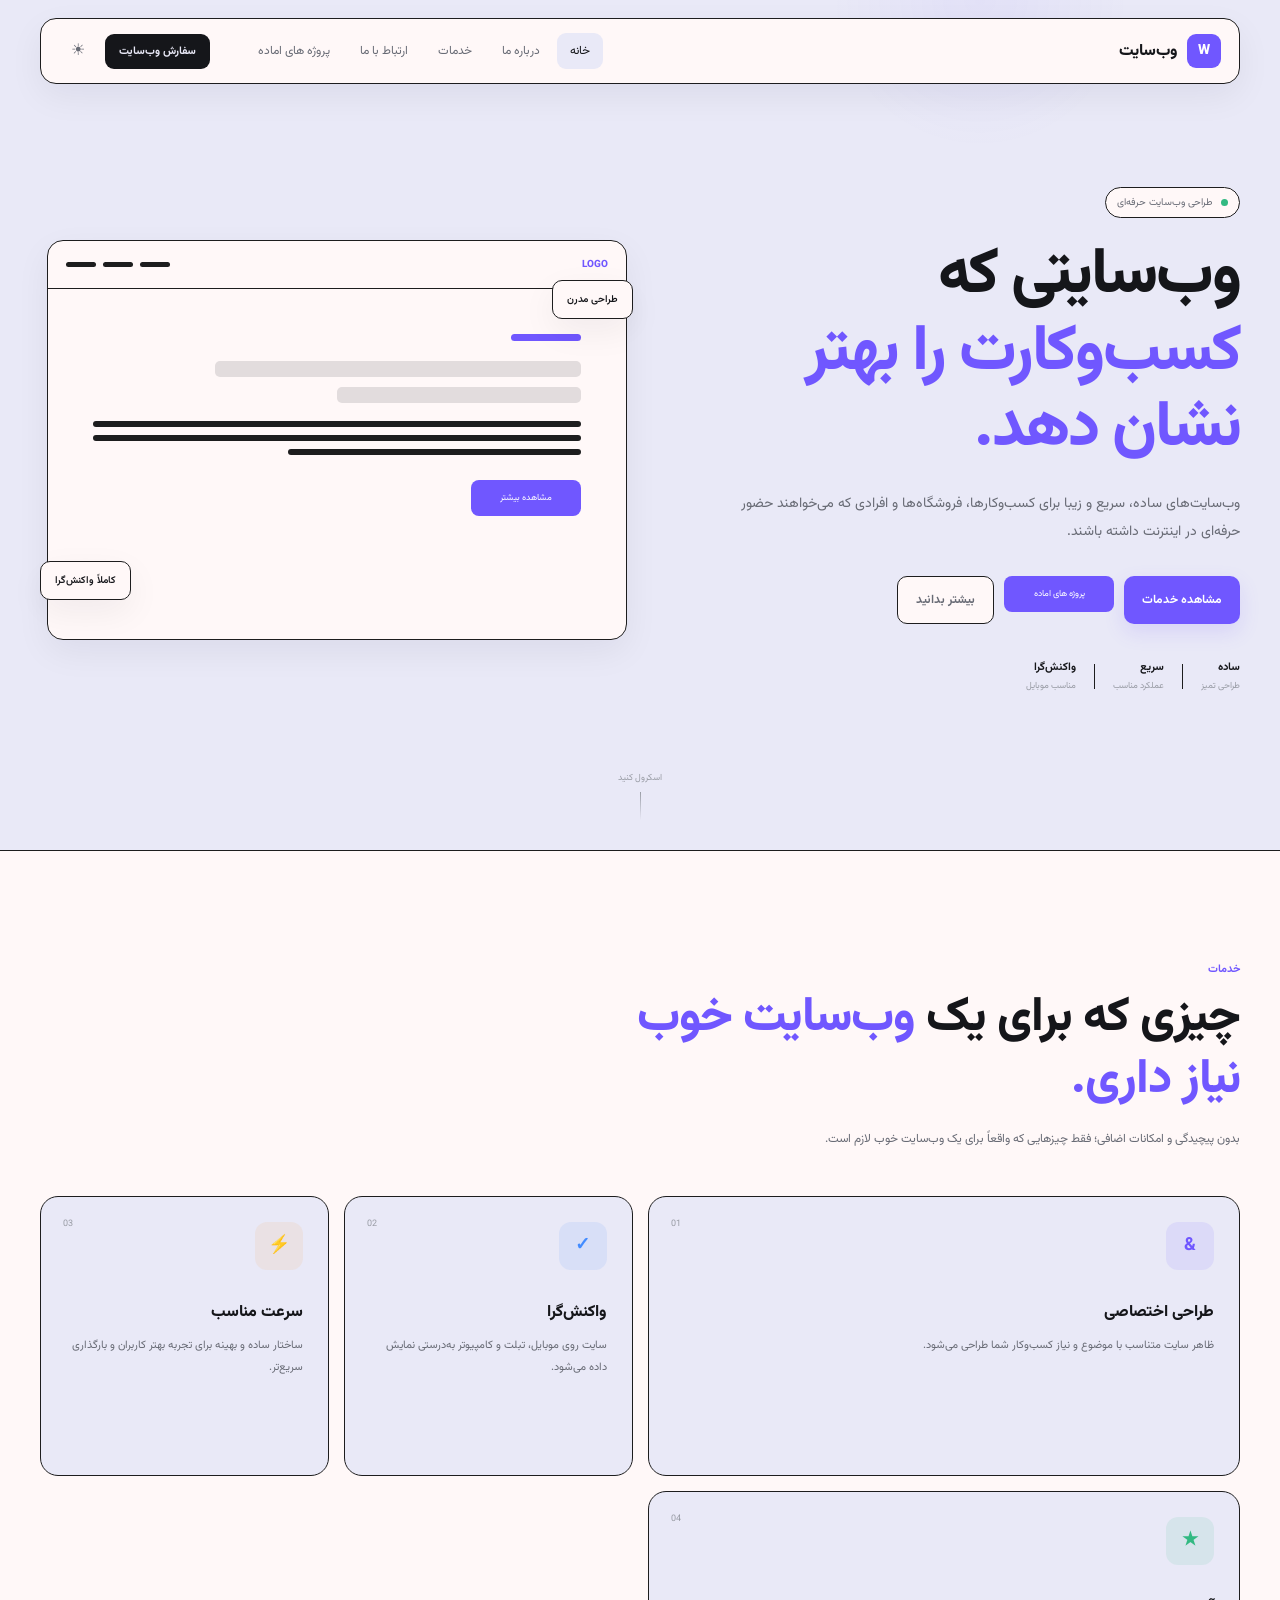
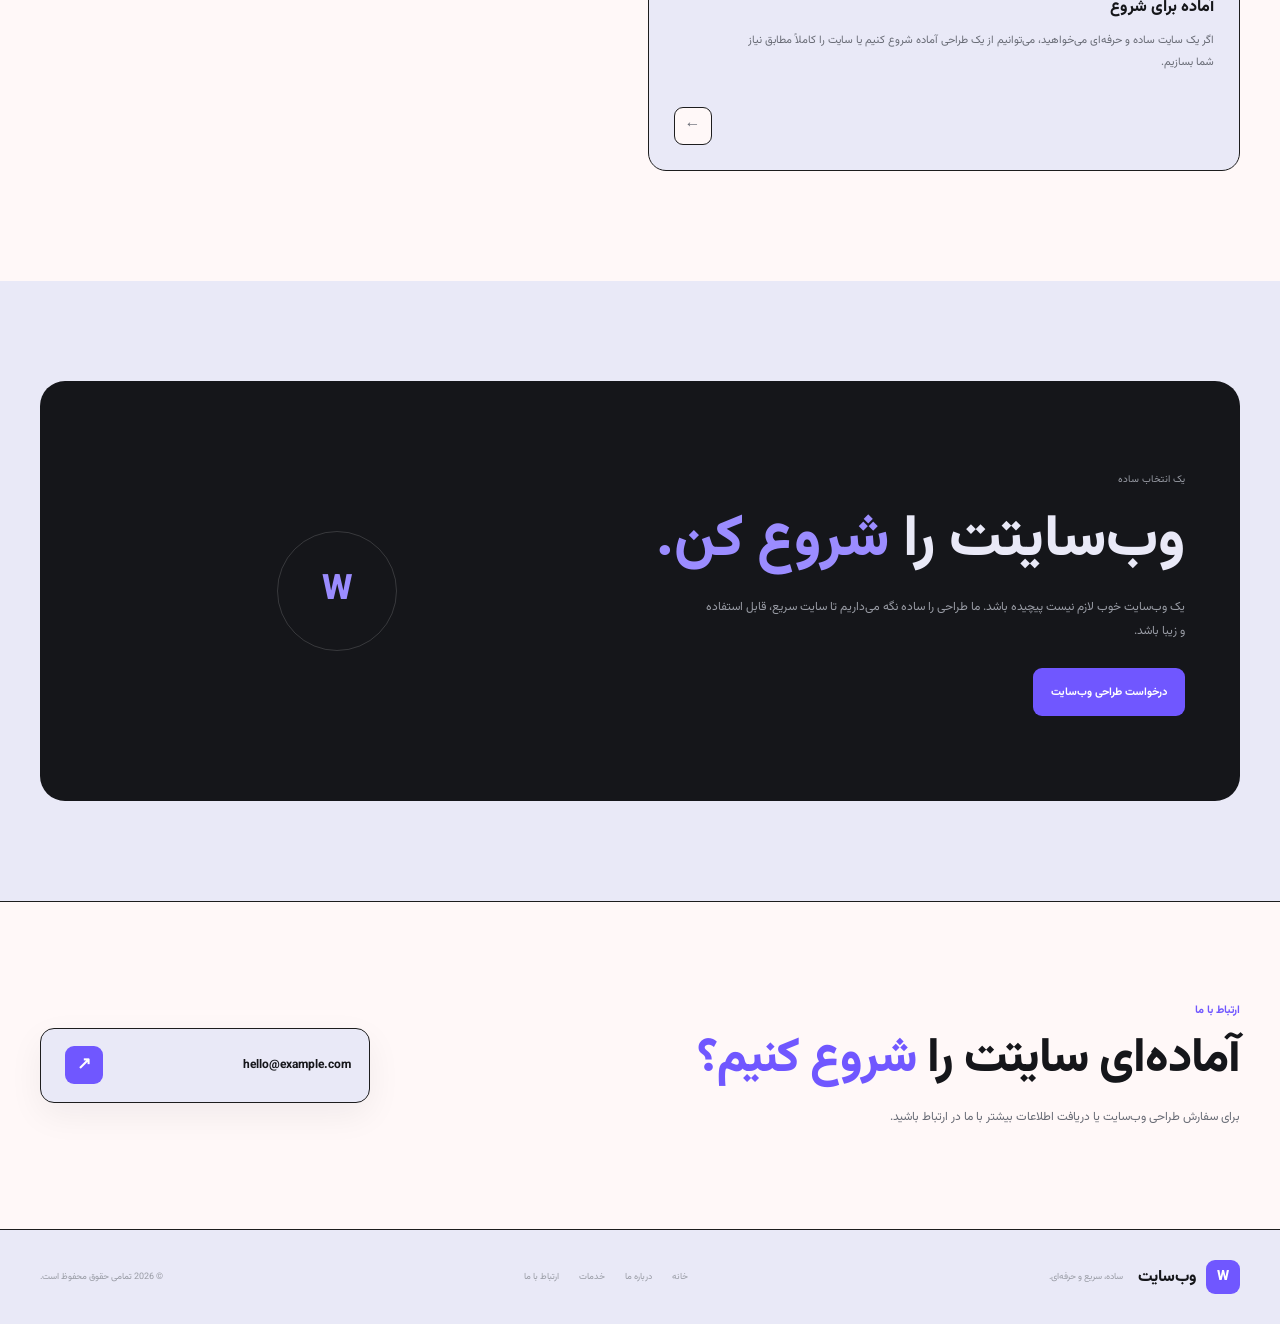
==== index.html @ c03e7d51 "Initial commit" ====
<!DOCTYPE html>
<html lang="fa" dir="rtl">

<head>
    <link rel="icon" href="site_logo.jpg"> 
    <link rel="stylesheet" href="q.css">
    <meta charset="UTF-8">

    <meta
        name="viewport"
        content="width=device-width, initial-scale=1.0"
    >

 
    <meta
        name="description"
        content="فروش و طراحی وب‌سایت‌های مدرن و حرفه‌ای"
    >

    <title>وب‌سایت | طراحی و فروش وب‌سایت</title>

    <link
        rel="preconnect"
        href="https://fonts.googleapis.com"
    >

    <link
        rel="preconnect"
        href="https://fonts.gstatic.com"
        crossorigin
    >

    <link
        href="https://fonts.googleapis.com/css2?family=Vazirmatn:wght@300;400;500;600;700;800&display=swap"
        rel="stylesheet"
    >


</head>

<body>

    <!-- Mouse Glow -->
    <div class="mouse-glow"></div>


    <!-- =========================
         HEADER
    ========================== -->

    <header class="site-header" id="header">

        <div class="container nav-container">

            <a href="#home" class="logo">

                <span class="logo-icon">
                    W
                </span>

                <span class="logo-text">
                    وب‌سایت
                </span>

            </a>


            <nav class="desktop-nav">

                <a
                    href="#home"
                    class="nav-link active"
                >
                    خانه
                </a>

                <a
                    href="#about"
                    class="nav-link"
                >
                    درباره ما
                </a>

                <a
                    href="#services"
                    class="nav-link"
                >
                    خدمات
                </a>

                <a
                    href="#contact"
                    class="nav-link"
                >
                    ارتباط با ما
                </a>
                  <a 
                    href="customers.html"
                    class="nav-link"
                    >
                    پروژه های اماده
                  </a>
            </nav>


            <div class="header-actions">

                <a
                    href="#contact"
                    class="header-button"
                >
                    سفارش وب‌سایت
                </a>

                <button
                    class="theme-button"
                    id="themeToggle"
                    aria-label="تغییر حالت نمایش"
                    type="button"
                >
                    <span class="sun-icon">☀</span>
                    <span class="moon-icon">☾</span>
                </button>

                <button
                    class="mobile-menu-button"
                    id="mobileMenuButton"
                    aria-label="باز کردن منو"
                    aria-expanded="false"
                    type="button"
                >
                    <span></span>
                    <span></span>
                    <span></span>
                </button>

            </div>

        </div>


        <!-- Mobile Navigation -->

        <div
            class="mobile-nav"
            id="mobileNav"
        >

            <a href="#home">
                خانه
            </a>

            <a href="#about">
                درباره ما
            </a>

            <a href="#services">
                خدمات
            </a>

            <a href="#contact">
                ارتباط با ما
            </a>

            <a
                href="#contact"
                class="mobile-order"
            >
                سفارش وب‌سایت
            </a>

        </div>

    </header>


    <!-- =========================
         MAIN
    ========================== -->

    <main>

        <!-- HERO -->

        <section
            class="hero"
            id="home"
        >

            <div class="container hero-container">

                <div
                    class="hero-content reveal"
                >

                    <div class="eyebrow">
                        <span class="status-dot"></span>
                        طراحی وب‌سایت حرفه‌ای
                    </div>

                    <h1>
                        وب‌سایتی که
                        <span>کسب‌وکارت را بهتر نشان دهد.</span>
                    </h1>

                    <p>
                        وب‌سایت‌های ساده، سریع و زیبا برای کسب‌وکارها،
                        فروشگاه‌ها و افرادی که می‌خواهند حضور حرفه‌ای
                        در اینترنت داشته باشند.
                    </p>


                    <div class="hero-buttons">

                        <a
                            href="#services"
                            class="primary-button"
                        >
                            مشاهده خدمات
                        </a>
                        <a 
                            href="customers.html"
                            class="preview-button"
                           
                        >
                         پروژه های اماده    
                        </a>

                        <a
                            href="#about"
                            class="secondary-button"
                        >
                            بیشتر بدانید
                        </a>

                    </div>


                    <div class="hero-meta">

                        <div class="meta-item">
                            <strong>ساده</strong>
                            <span>طراحی تمیز</span>
                        </div>

                        <div class="meta-divider"></div>

                        <div class="meta-item">
                            <strong>سریع</strong>
                            <span>عملکرد مناسب</span>
                        </div>

                        <div class="meta-divider"></div>

                        <div class="meta-item">
                            <strong>واکنش‌گرا</strong>
                            <span>مناسب موبایل</span>
                        </div>

                    </div>

                </div>


                <!-- Simple Website Preview -->

                <div
                    class="hero-visual reveal"
                    data-delay="150"
                >

                    <div class="website-preview">

                        <div class="preview-header">

                            <div class="preview-logo">
                                LOGO
                            </div>

                            <div class="preview-links">
                                <span></span>
                                <span></span>
                                <span></span>
                            </div>

                        </div>


                        <div class="preview-body">

                            <div class="preview-small-line"></div>

                            <div class="preview-title">
                                <span></span>
                                <span></span>
                            </div>

                            <div class="preview-text">
                                <span></span>
                                <span></span>
                                <span></span>
                            </div>

                            <div class="preview-button">
                                مشاهده بیشتر
                            </div>

                        </div>

                    </div>


                    <div class="simple-floating-card card-one">
                        طراحی مدرن
                    </div>

                    <div class="simple-floating-card card-two">
                        کاملاً واکنش‌گرا
                    </div>

                </div>

            </div>


            <div class="scroll-indicator">
                <span>اسکرول کنید</span>
                <div></div>
            </div>

        </section>


        <!-- =========================
             FEATURES
        ========================== -->

        <section
            class="features-section"
            id="services"
        >

            <div class="container">

                <div class="section-heading reveal">

                    <span class="section-label">
                        خدمات
                    </span>

                    <h2>
                        چیزی که برای یک
                        <span>وب‌سایت خوب نیاز داری.</span>
                    </h2>

                    <p>
                        بدون پیچیدگی و امکانات اضافی؛
                        فقط چیزهایی که واقعاً برای یک وب‌سایت خوب لازم است.
                    </p>

                </div>


                <div class="features-grid">

                    <article class="feature-card feature-large reveal">

                        <span class="card-number">
                            01
                        </span>

                        <div class="feature-icon purple">
                            &
                        </div>

                        <div class="card-content">

                            <h3>
                                طراحی اختصاصی
                            </h3>

                            <p>
                                ظاهر سایت متناسب با موضوع و نیاز
                                کسب‌وکار شما طراحی می‌شود.
                            </p>

                        </div>

                    </article>


                    <article class="feature-card reveal">

                        <span class="card-number">
                            02
                        </span>

                        <div class="feature-icon blue">
                            ✓
                        </div>

                        <div class="card-content">

                            <h3>
                                واکنش‌گرا
                            </h3>

                            <p>
                                سایت روی موبایل، تبلت و کامپیوتر
                                به‌درستی نمایش داده می‌شود.
                            </p>

                        </div>

                    </article>


                    <article class="feature-card reveal">

                        <span class="card-number">
                            03
                        </span>

                        <div class="feature-icon orange">
                            ⚡
                        </div>

                        <div class="card-content">

                            <h3>
                                سرعت مناسب
                            </h3>

                            <p>
                                ساختار ساده و بهینه برای تجربه بهتر
                                کاربران و بارگذاری سریع‌تر.
                            </p>

                        </div>

                    </article>


                    <article
                        class="feature-card feature-wide reveal"
                        id="about"
                    >

                        <span class="card-number">
                            04
                        </span>

                        <div class="feature-icon green">
                            ★
                        </div>

                        <div class="card-content">

                            <h3>
                                آماده برای شروع
                            </h3>

                            <p>
                                اگر یک سایت ساده و حرفه‌ای می‌خواهید،
                                می‌توانیم از یک طراحی آماده شروع کنیم
                                یا سایت را کاملاً مطابق نیاز شما بسازیم.
                            </p>

                        </div>

                        <a
                            href="#contact"
                            class="card-arrow"
                            aria-label="تماس با ما"
                        >
                            ←
                        </a>

                    </article>

                </div>

            </div>

        </section>


        <!-- =========================
             ABOUT / OFFER
        ========================== -->

        <section class="coming-section">

            <div class="container">

                <div class="coming-box reveal">

                    <div class="coming-content">

                        <span class="coming-label">
                            یک انتخاب ساده
                        </span>

                        <h2>
                            وب‌سایتت را
                            <span>شروع کن.</span>
                        </h2>

                        <p>
                            یک وب‌سایت خوب لازم نیست پیچیده باشد.
                            ما طراحی را ساده نگه می‌داریم تا سایت
                            سریع، قابل استفاده و زیبا باشد.
                        </p>

                        <a
                            href="#contact"
                            class="large-button"
                        >
                            درخواست طراحی وب‌سایت
                        </a>

                    </div>


                    <div class="coming-visual">

                        <div class="simple-circle">
                            W
                        </div>

                    </div>

                </div>

            </div>

        </section>


        <!-- =========================
             CONTACT
        ========================== -->

        <section
            class="contact-section"
            id="contact"
        >

            <div class="container contact-container">

                <div class="contact-text reveal">

                    <span class="section-label">
                        ارتباط با ما
                    </span>

                    <h2>
                        آماده‌ای سایتت را
                        <span>شروع کنیم؟</span>
                    </h2>

                    <p>
                        برای سفارش طراحی وب‌سایت یا دریافت اطلاعات
                        بیشتر با ما در ارتباط باشید.
                    </p>

                </div>


                <a
                    href="mailto:hello@example.com"
                    class="contact-button reveal"
                >

                    <span>
                        hello@example.com
                    </span>

                    <span class="contact-arrow">
                        ↗
                    </span>

                </a>

            </div>

        </section>

    </main>


    <!-- =========================
         FOOTER
    ========================== -->

    <footer class="footer">

        <div class="container footer-container">

            <div class="footer-brand">

                <a
                    href="#home"
                    class="logo"
                >

                    <span class="logo-icon">
                        W
                    </span>

                    <span class="logo-text">
                        وب‌سایت
                    </span>

                </a>

                <p>
                    ساده، سریع و حرفه‌ای.
                </p>

            </div>


            <div class="footer-links">

                <a href="#home">
                    خانه
                </a>

                <a href="#about">
                    درباره ما
                </a>

                <a href="#services">
                    خدمات
                </a>

                <a href="#contact">
                    ارتباط با ما
                </a>

            </div>


            <div class="footer-copy">
                © 2026 تمامی حقوق محفوظ است.
            </div>

        </div>

    </footer>


    <script src="script.js"></script>

        <script>
        const themeButton = document.querySelector('.theme-button');
        const html = document.documentElement;

        const savedTheme = localStorage.getItem('theme');

        if (savedTheme === 'dark') {
            html.setAttribute('data-theme', 'dark');
        }

        themeButton.addEventListener('click', () => {
            const isDark = html.getAttribute('data-theme') === 'dark';

            if (isDark) {
                html.removeAttribute('data-theme');
                localStorage.setItem('theme', 'light');
            } else {
                html.setAttribute('data-theme', 'dark');
                localStorage.setItem('theme', 'dark');
            }
        });
    </script>

</body>
</html>
---- q.css ----
/*  =========================================
   ROOT
========================================= */
:root {
    --bg: #e9e9f7;
    --surface: #fff8f8;
    --surface-soft: #fafafa;

    --text: #15161a;
    --text-secondary: #686b75;
    --text-muted: #999ca5;

    --border: #1d1d1e;

    --primary: #7057ff;
    --primary-dark: #5942dc;

    --blue: #438cff;
    --orange: #f59b45;
    --green: #32b982;

    --radius-sm: 12px;
    --radius-md: 18px;
    --radius-lg: 25px;

    --container: 1200px;

    --shadow:
        0 12px 35px rgba(20, 20, 30, .06);

    --transition:
        cubic-bezier(.2, .8, .2, 1);
}


[data-theme="dark"] {

    --bg: #111214;
    --surface: #191a1e;
    --surface-soft: #151619;

    --text: #9494a1;
    --text-secondary: #a4a6af;
    --text-muted: #73757d;

    --border: #292b30;

    --shadow:
        0 15px 40px rgba(0, 0, 0, .25);
}


/* =========================================
   RESET
========================================= */

* {
    margin: 0;
    padding: 0;
    box-sizing: border-box;
}


html {
    scroll-behavior: smooth;
}


body {
    font-family: "Vazirmatn", sans-serif;

    background: var(--bg);
    color: var(--text);

    overflow-x: hidden;

    transition: background-color 0.4s ease, color 0.4s ease;

    }


a {
    color: inherit;
    text-decoration: none;
}


button {
    font: inherit;
}


.container {
    width: min(
        calc(100% - 40px),
        var(--container)
    );

    margin-inline: auto;
}


/* =========================================
   MOUSE GLOW
========================================= */

.mouse-glow {

    position: fixed;

    width: 300px;
    height: 300px;

    border-radius: 50%;

    pointer-events: none;

    background:
        radial-gradient(
            circle,
            rgba(112, 87, 255, .055),
            transparent 70%
        );

    transform:
        translate(-50%, -50%);

    z-index: 0;
}


/* =========================================
   HEADER
========================================= */

.site-header {

    position: fixed;

    top: 0;
    left: 0;
    right: 0;

    z-index: 1000;

    padding-top: 18px;

    transition:
        padding .3s ease;
}


.site-header.scrolled {
    padding-top: 10px;
}


.nav-container {

    height: 66px;

    display: flex;
    align-items: center;

    padding: 0 18px;

    background: var(--surface);

    border:
        1px solid var(--border);

    border-radius: 16px;

    box-shadow: var(--shadow);
}


/* =========================================
   LOGO
========================================= */

.logo {

    display: flex;
    align-items: center;

    gap: 9px;

    font-size: 16px;
    font-weight: 800;

    white-space: nowrap;
}


.logo-icon {

    width: 34px;
    height: 34px;

    display: grid;
    place-items: center;

    border-radius: 9px;

    background: var(--primary);

    color: white;

    font-size: 14px;
    font-weight: 800;
}


/* =========================================
   DESKTOP NAV
========================================= */

.desktop-nav {

    display: flex;
    align-items: center;

    gap: 4px;

    margin-right: auto;
    margin-left: 35px;
}


.nav-link {

    padding: 9px 13px;

    border-radius: 9px;

    color: var(--text-secondary);

    font-size: 12px;

    transition:all 0.25s ease;
}

.nav-link:hover,
.nav-link.active {

    color: var(--text);

    background:
        var(--bg);
}


/* =========================================
   HEADER ACTIONS
========================================= */

.header-actions {

    display: flex;
    align-items: center;

    gap: 8px;
}


.header-button {

    padding: 9px 14px;

    border-radius: 9px;

    background: var(--text);
    color: var(--bg);

    font-size: 11px;
    font-weight: 700;

    transition:
        transform .25s ease;
}


.header-button:hover {
    transform: translateY(-2px);
}


.theme-button {

    width: 38px;
    height: 38px;

    display: grid;
    place-items: center;

    border: 0;
    border-radius: 9px;

    background: transparent;

    color: var(--text-secondary);

    cursor: pointer;

    transition: all 25.s ease;
}


.theme-button:hover {
    background: var(--bg);
    color: var(--primary);
}


.sun-icon,
.moon-icon {
    font-size: 16px;
}


.moon-icon {
    display: none;
}


[data-theme="dark"] .sun-icon {
    display: none;
}


[data-theme="dark"] .moon-icon {
    display: block;
}


/* =========================================
   MOBILE MENU
========================================= */

.mobile-menu-button {

    display: none;

    width: 38px;
    height: 38px;

    flex-direction: column;
    align-items: center;
    justify-content: center;

    gap: 5px;

    border: 0;

    border-radius: 9px;

    background: transparent;

    cursor: pointer;
}


.mobile-menu-button span {

    width: 18px;
    height: 2px;

    border-radius: 5px;

    background: var(--text);

    transition:
        transform .3s ease,
        opacity .3s ease;
}


.mobile-nav {

    display: none;
}


/* =========================================
   HERO
========================================= */

.hero {

    position: relative;

    min-height: 850px;

    display: flex;
    align-items: center;

    padding-top: 120px;
    padding-bottom: 90px;
}


.hero-container {

    display: grid;

    grid-template-columns:
        .95fr 1.05fr;

    align-items: center;

    gap: 70px;
}


.hero-content {
    position: relative;
    z-index: 2;
}


.eyebrow {

    display: inline-flex;
    align-items: center;

    gap: 8px;

    padding: 7px 11px;

    border:
        1px solid var(--border);

    border-radius: 30px;

    background: var(--surface);

    color: var(--text-secondary);

    font-size: 10px;

    margin-bottom: 20px;
}


.status-dot {

    width: 7px;
    height: 7px;

    border-radius: 50%;

    background: var(--green);
}


.hero h1 {

    max-width: 650px;

    font-size:
        clamp(40px, 5vw, 68px);

    line-height: 1.2;

    letter-spacing: -2px;

    margin-bottom: 22px;

    font-weight: 800;
}


.hero h1 span {

    display: block;

    color: var(--primary);
}


.hero-content > p {

    max-width: 570px;

    color: var(--text-secondary);

    font-size: 14px;

    line-height: 2;

    margin-bottom: 30px;
}


/* =========================================
   HERO BUTTONS
========================================= */

.hero-buttons {

    display: flex;

    gap: 10px;

    margin-bottom: 35px;
}


.primary-button,
.secondary-button {

    min-height: 48px;

    display: inline-flex;
    align-items: center;
    justify-content: center;

    padding: 0 18px;

    border-radius: 10px;

    font-size: 12px;
    font-weight: 700;

    transition:
        transform .3s var(--transition),
        box-shadow .3s ease;
}


.primary-button {

    background: var(--primary);

    color: white;

    box-shadow:
        0 8px 20px rgba(112, 87, 255, .15);
}


.primary-button:hover {

    transform:
        translateY(-3px);

    box-shadow:
        0 12px 25px rgba(112, 87, 255, .22);
}


.secondary-button {

    border:
        1px solid var(--border);

    background: var(--surface);

    color: var(--text-secondary);
}


.secondary-button:hover {

    transform:
        translateY(-3px);

    color: var(--text);

    box-shadow: var(--shadow);
}


/* =========================================
   HERO META
========================================= */

.hero-meta {

    display: flex;
    align-items: center;

    gap: 18px;
}


.meta-item {

    display: flex;
    flex-direction: column;

    gap: 3px;
}


.meta-item strong {
    font-size: 11px;
}


.meta-item span {

    color: var(--text-muted);

    font-size: 9px;
}


.meta-divider {

    width: 1px;
    height: 25px;

    background: var(--border);
}


/* =========================================
   WEBSITE PREVIEW
========================================= */

.hero-visual {

    position: relative;

    min-height: 500px;

    display: flex;
    align-items: center;
    justify-content: center;
}


.website-preview {

    width: 100%;
    max-width: 580px;

    background: var(--surface);

    border:
        1px solid var(--border);

    border-radius: 16px;

    overflow: hidden;

    box-shadow: var(--shadow);

    transition:
        transform .5s var(--transition);
}


.hero-visual:hover .website-preview {

    transform:
        translateY(-7px);
}


.preview-header {

    height: 48px;

    display: flex;
    align-items: center;
    justify-content: space-between;

    padding: 0 18px;

    border-bottom:
        1px solid var(--border);
}


.preview-logo {

    font-size: 10px;

    font-weight: 800;

    color: var(--primary);
}


.preview-links {

    display: flex;

    gap: 7px;
}


.preview-links span {

    width: 30px;
    height: 5px;

    border-radius: 5px;

    background: var(--border);
}


.preview-body {

    min-height: 350px;

    padding: 45px;
}


.preview-small-line {

    width: 70px;
    height: 7px;

    border-radius: 5px;

    background: var(--primary);

    margin-bottom: 20px;
}


.preview-title {

    display: flex;
    flex-direction: column;

    gap: 10px;

    margin-bottom: 18px;
}


.preview-title span {

    display: block;

    height: 16px;

    border-radius: 5px;

    background: var(--text);

    opacity: .12;
}


.preview-title span:first-child {
    width: 75%;
}


.preview-title span:last-child {
    width: 50%;
}


.preview-text {

    display: flex;
    flex-direction: column;

    gap: 8px;

    margin-bottom: 25px;
}


.preview-text span {

    height: 6px;

    border-radius: 5px;

    background: var(--border);
}


.preview-text span:last-child {
    width: 60%;
}


.preview-button {

    width: 110px;
    height: 36px;

    display: grid;
    place-items: center;

    border-radius: 8px;

    background: var(--primary);

    color: white;

    font-size: 9px;
}


/* =========================================
   FLOATING CARDS
========================================= */

.simple-floating-card {

    position: absolute;

    padding: 11px 14px;

    background: var(--surface);

    border:
        1px solid var(--border);

    border-radius: 10px;

    box-shadow: var(--shadow);

    font-size: 10px;
    font-weight: 600;

    animation:
        floating 4s ease-in-out infinite;
}


.card-one {

    top: 18%;
    right: 0;
}


.card-two {

    bottom: 18%;
    left: 0;

    animation-delay:
        -1.5s;
}


@keyframes floating {

    0%,
    100% {
        transform:
            translateY(0);
    }

    50% {
        transform:
            translateY(-8px);
    }
}


/* =========================================
   SCROLL
========================================= */

.scroll-indicator {

    position: absolute;

    bottom: 30px;

    left: 50%;

    transform:
        translateX(-50%);

    display: flex;
    flex-direction: column;

    align-items: center;

    gap: 7px;

    color: var(--text-muted);

    font-size: 9px;
}


.scroll-indicator div {

    width: 1px;
    height: 28px;

    background:
        linear-gradient(
            var(--text-muted),
            transparent
        );
}


/* =========================================
   FEATURES
========================================= */

.features-section {

    padding:
        110px 0;

    background:
        var(--surface);

    border-top:
        1px solid var(--border);
}


.section-heading {

    max-width: 650px;

    margin-bottom: 45px;
}


.section-label {

    display: block;

    color: var(--primary);

    font-size: 11px;
    font-weight: 700;

    margin-bottom: 10px;
}


.section-heading h2,
.contact-text h2 {

    font-size:
        clamp(32px, 4vw, 48px);

    line-height: 1.3;

    margin-bottom: 14px;

    font-weight: 800;

    letter-spacing: -1px;
}


.section-heading h2 span,
.contact-text h2 span {

    color: var(--primary);
}


.section-heading p,
.contact-text p {

    color: var(--text-secondary);

    font-size: 12px;

    line-height: 2;
}


/* =========================================
   FEATURE GRID
========================================= */

.features-grid {

    display: grid;

    grid-template-columns:
        repeat(4, 1fr);

    grid-template-rows:
        280px 280px;

    gap: 15px;
}


.feature-card {

    position: relative;

    padding: 25px;

    background: var(--bg);

    border:
        1px solid var(--border);

    border-radius:
        var(--radius-md);

    overflow: hidden;

    transition:
        transform .35s var(--transition),
        box-shadow .35s ease;
}


.feature-card:hover {

    transform:
        translateY(-6px);

    box-shadow:
        var(--shadow);
}


.feature-large {

    grid-column:
        span 2;
}


.feature-wide {

    grid-column:
        span 2;
}


.card-number {

    position: absolute;

    top: 20px;
    left: 22px;

    color: var(--text-muted);

    font-size: 9px;
}


.feature-icon {

    width: 48px;
    height: 48px;

    display: grid;
    place-items: center;

    border-radius: 12px;

    margin-bottom: 30px;

    font-size: 18px;
    font-weight: 700;
}


.feature-icon.purple {

    color: var(--primary);

    background:
        rgba(112, 87, 255, .1);
}


.feature-icon.blue {

    color: var(--blue);

    background:
        rgba(67, 140, 255, .1);
}


.feature-icon.orange {

    color: var(--orange);

    background:
        rgba(245, 155, 69, .1);
}


.feature-icon.green {

    color: var(--green);

    background:
        rgba(50, 185, 130, .1);
}


.card-content h3 {

    font-size: 16px;

    margin-bottom: 10px;

    font-weight: 800;
}


.card-content p {

    max-width: 480px;

    color: var(--text-secondary);

    font-size: 11px;

    line-height: 2;
}


.card-arrow {

    position: absolute;

    left: 25px;
    bottom: 25px;

    width: 38px;
    height: 38px;

    display: grid;
    place-items: center;

    border:
        1px solid var(--border);

    border-radius: 9px;

    color: var(--text-secondary);

    background: var(--surface);

    transition:
        transform .3s ease;
}


.card-arrow:hover {
    transform: translateX(-4px);
}


/* =========================================
   OFFER SECTION
========================================= */

.coming-section {

    padding:
        100px 0;
}


.coming-box {

    min-height: 420px;

    display: grid;

    grid-template-columns:
        1fr .8fr;

    align-items: center;

    padding: 55px;

    background:
        var(--text);

    color: var(--bg);

    border-radius:
        var(--radius-lg);

    overflow: hidden;
}


.coming-content {

    max-width: 600px;
}


.coming-label {

    display: inline-block;

    margin-bottom: 18px;

    color:
        var(--text-muted);

    font-size: 10px;
}


.coming-content h2 {

    font-size:
        clamp(38px, 5vw, 58px);

    line-height: 1.25;

    margin-bottom: 18px;

    font-weight: 800;
}


.coming-content h2 span {
    color: #9b8cff;
}


.coming-content p {

    max-width: 480px;

    color:
        var(--text-muted);

    font-size: 12px;

    line-height: 2;

    margin-bottom: 25px;
}


.large-button {

    min-height: 48px;

    display: inline-flex;
    align-items: center;

    padding: 0 18px;

    border-radius: 9px;

    background: var(--primary);

    color: white;

    font-size: 11px;
    font-weight: 700;

    transition:
        transform .3s ease;
}


.large-button:hover {
    transform: translateY(-3px);
}


/* =========================================
   OFFER VISUAL
========================================= */

.coming-visual {

    display: grid;
    place-items: center;

    height: 300px;
}


.simple-circle {

    width: 120px;
    height: 120px;

    display: grid;
    place-items: center;

    border-radius: 50%;

    border:
        1px solid rgba(255,255,255,.15);

    color: #9b8cff;

    font-size: 35px;
    font-weight: 800;

    animation:
        floating 4s ease-in-out infinite;
}


/* =========================================
   CONTACT
========================================= */

.contact-section {

    padding:
        100px 0;

    background: var(--surface);

    border-top:
        1px solid var(--border);
}


.contact-container {

    display: flex;

    align-items: center;
    justify-content: space-between;

    gap: 50px;
}


.contact-text {
    max-width: 580px;
}


.contact-button {

    min-width: 330px;
    min-height: 75px;

    display: flex;
    align-items: center;
    justify-content: space-between;

    padding: 0 18px 0 24px;

    background: var(--bg);

    border:
        1px solid var(--border);

    border-radius: 14px;

    box-shadow: var(--shadow);

    font-size: 12px;
    font-weight: 700;

    transition:
        transform .35s var(--transition);
}


.contact-button:hover {

    transform:
        translateY(-5px);
}


.contact-arrow {

    width: 38px;
    height: 38px;

    display: grid;
    place-items: center;

    border-radius: 9px;

    background: var(--primary);

    color: white;

    font-size: 17px;
}


/* =========================================
   FOOTER
========================================= */

.footer {

    padding:
        30px 0;

    border-top:
        1px solid var(--border);
}


.footer-container {

    display: flex;

    align-items: center;
    justify-content: space-between;

    gap: 25px;
}


.footer-brand {

    display: flex;
    align-items: center;

    gap: 15px;
}


.footer-brand p {

    color: var(--text-muted);

    font-size: 9px;
}


.footer-links {

    display: flex;

    gap: 20px;
}


.footer-links a {

    color: var(--text-muted);

    font-size: 9px;

    transition:
        color .25s ease;
}


.footer-links a:hover {
    color: var(--text);
}


.footer-copy {

    color: var(--text-muted);

    font-size: 9px;
}


/* =========================================
   REVEAL
========================================= */

/* .reveal {
    opacity: 0;
    transform: translateY(30px);
    transition: opacity 0.6s ease, transform 0.6s ease;
}

.reveal.visible {
    opacity: 1;
    transform: translateY(0);
} */

/* =========================================
   RESPONSIVE
========================================= */

@media (max-width: 1050px) {

    .hero-container {

        grid-template-columns:
            1fr;

        text-align: center;

        gap: 45px;
    }


    .hero-content {

        display: flex;
        flex-direction: column;

        align-items: center;
    }


    .hero-content > p {
        max-width: 650px;
    }


    .hero-visual {
        min-height: 430px;
    }


    .features-grid {

        grid-template-columns:
            repeat(2, 1fr);

        grid-template-rows:
            auto;
    }


    .feature-large,
    .feature-wide {

        grid-column:
            span 1;
    }
}


@media (max-width: 800px) {

    .desktop-nav,
    .header-button {
        display: none;
    }


    .mobile-menu-button {
        display: flex;
    }


    .mobile-nav {

        display: flex;

        position: absolute;

        top: 76px;
        left: 20px;
        right: 20px;

        flex-direction: column;

        gap: 3px;

        padding: 8px;

        background: var(--surface);

        border:
            1px solid var(--border);

        border-radius: 13px;

        box-shadow: var(--shadow);

        opacity: 0;
        visibility: hidden;

        transform:
            translateY(-10px);

        transition:
            all .3s var(--transition);
    }


    .mobile-nav.open {

        opacity: 1;
        visibility: visible;

        transform:
            translateY(0);
    }


    .mobile-nav a {

        min-height: 43px;

        display: flex;
        align-items: center;

        padding: 0 13px;

        border-radius: 8px;

        color: var(--text-secondary);

        font-size: 11px;
    }


    .mobile-nav a:hover {

        background: var(--bg);

        color: var(--text);
    }


    .mobile-nav .mobile-order {

        margin-top: 3px;

        justify-content: center;

        background: var(--text);

        color: var(--bg);

        font-weight: 700;
    }


    .hero {

        min-height: auto;

        padding-top: 130px;
        padding-bottom: 90px;
    }


    .hero h1 {

        font-size:
            clamp(38px, 9vw, 58px);
    }


    .coming-box {

        grid-template-columns:
            1fr;

        padding: 40px 30px;
    }


    .coming-visual {
        display: none;
    }


    .contact-container {

        flex-direction: column;

        align-items: flex-start;
    }


    .contact-button {

        width: 100%;

        min-width: 0;
    }


    .footer-container {

        flex-direction: column;

        align-items: flex-start;
    }
}


@media (max-width: 560px) {

    .container {

        width:
            calc(100% - 28px);
    }


    .site-header {
        padding-top: 10px;
    }


    .nav-container {
        height: 60px;
    }


    .hero {

        padding-top: 110px;
    }


    .hero h1 {

        font-size: 38px;

        letter-spacing:
            -1px;
    }


    .hero-content > p {
        font-size: 11px;
    }


    .hero-buttons {

        width: 100%;

        flex-direction: column;
    }


    .primary-button,
    .secondary-button {

        width: 100%;
    }


    .hero-meta {

        gap: 10px;
    }


    .meta-item strong {
        font-size: 10px;
    }


    .meta-item span {
        font-size: 8px;
    }


    .hero-visual {

        min-height: 300px;
    }


    .preview-body {

        min-height: 230px;

        padding: 25px;
    }


    .simple-floating-card {

        padding: 8px 10px;

        font-size: 8px;
    }


    .card-one {
        right: -2px;
    }


    .card-two {
        left: -2px;
    }


    .features-section,
    .coming-section,
    .contact-section {

        padding:
            80px 0;
    }


    .features-grid {

        grid-template-columns:
            1fr;
    }


    .feature-card {

        min-height: 250px;
    }


    .section-heading h2,
    .contact-text h2 {

        font-size: 32px;
    }


    .coming-content h2 {
        font-size: 38px;
    }


    .footer-brand {

        flex-direction: column;

        align-items: flex-start;

        gap: 8px;
    }


    .footer-links {

        flex-wrap: wrap;

        gap: 15px;
    }


    .scroll-indicator {
        display: none;
    }


    .mouse-glow {
        display: none;
    }
}


/* =========================================
   REDUCED MOTION
========================================= */

@media (prefers-reduced-motion: reduce) {

    *,
    *::before,
    *::after {

        animation:
            none !important;

        transition:
            none !important;

        scroll-behavior:
            auto !important;
    }
}
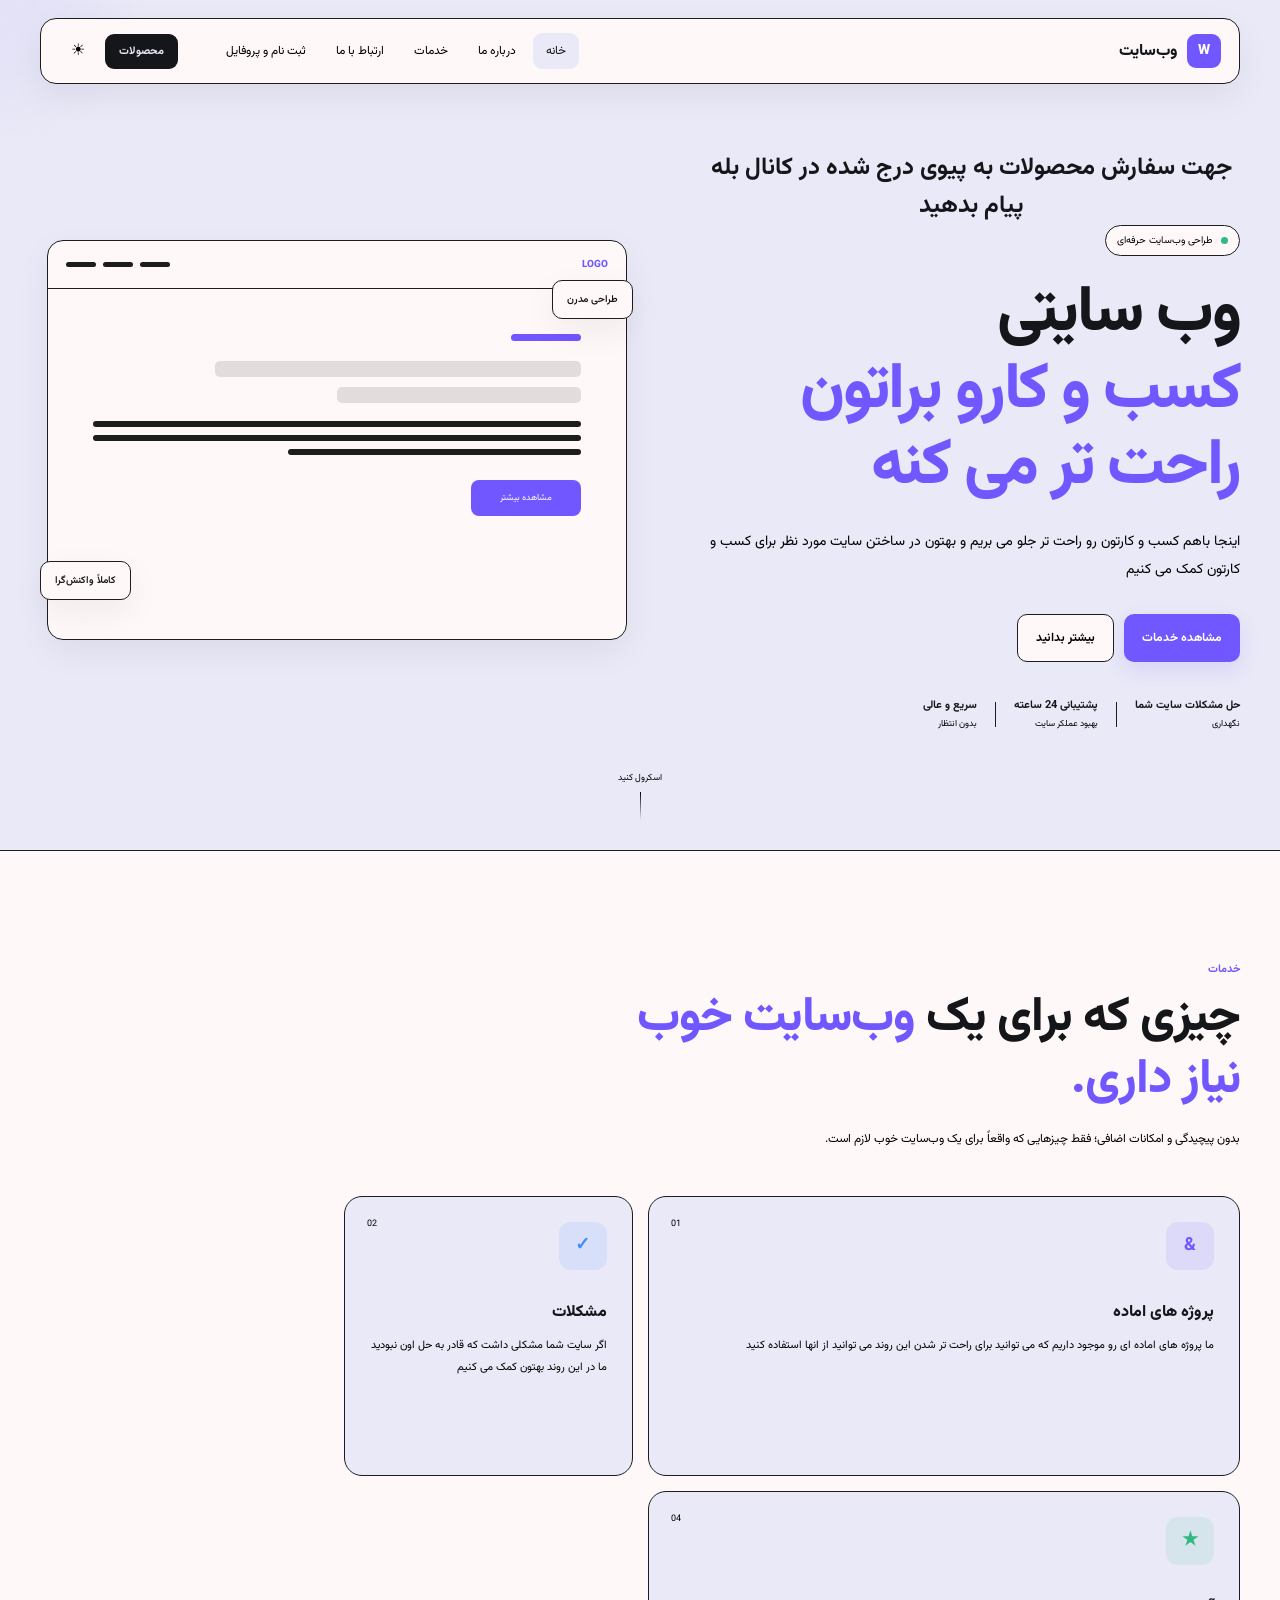
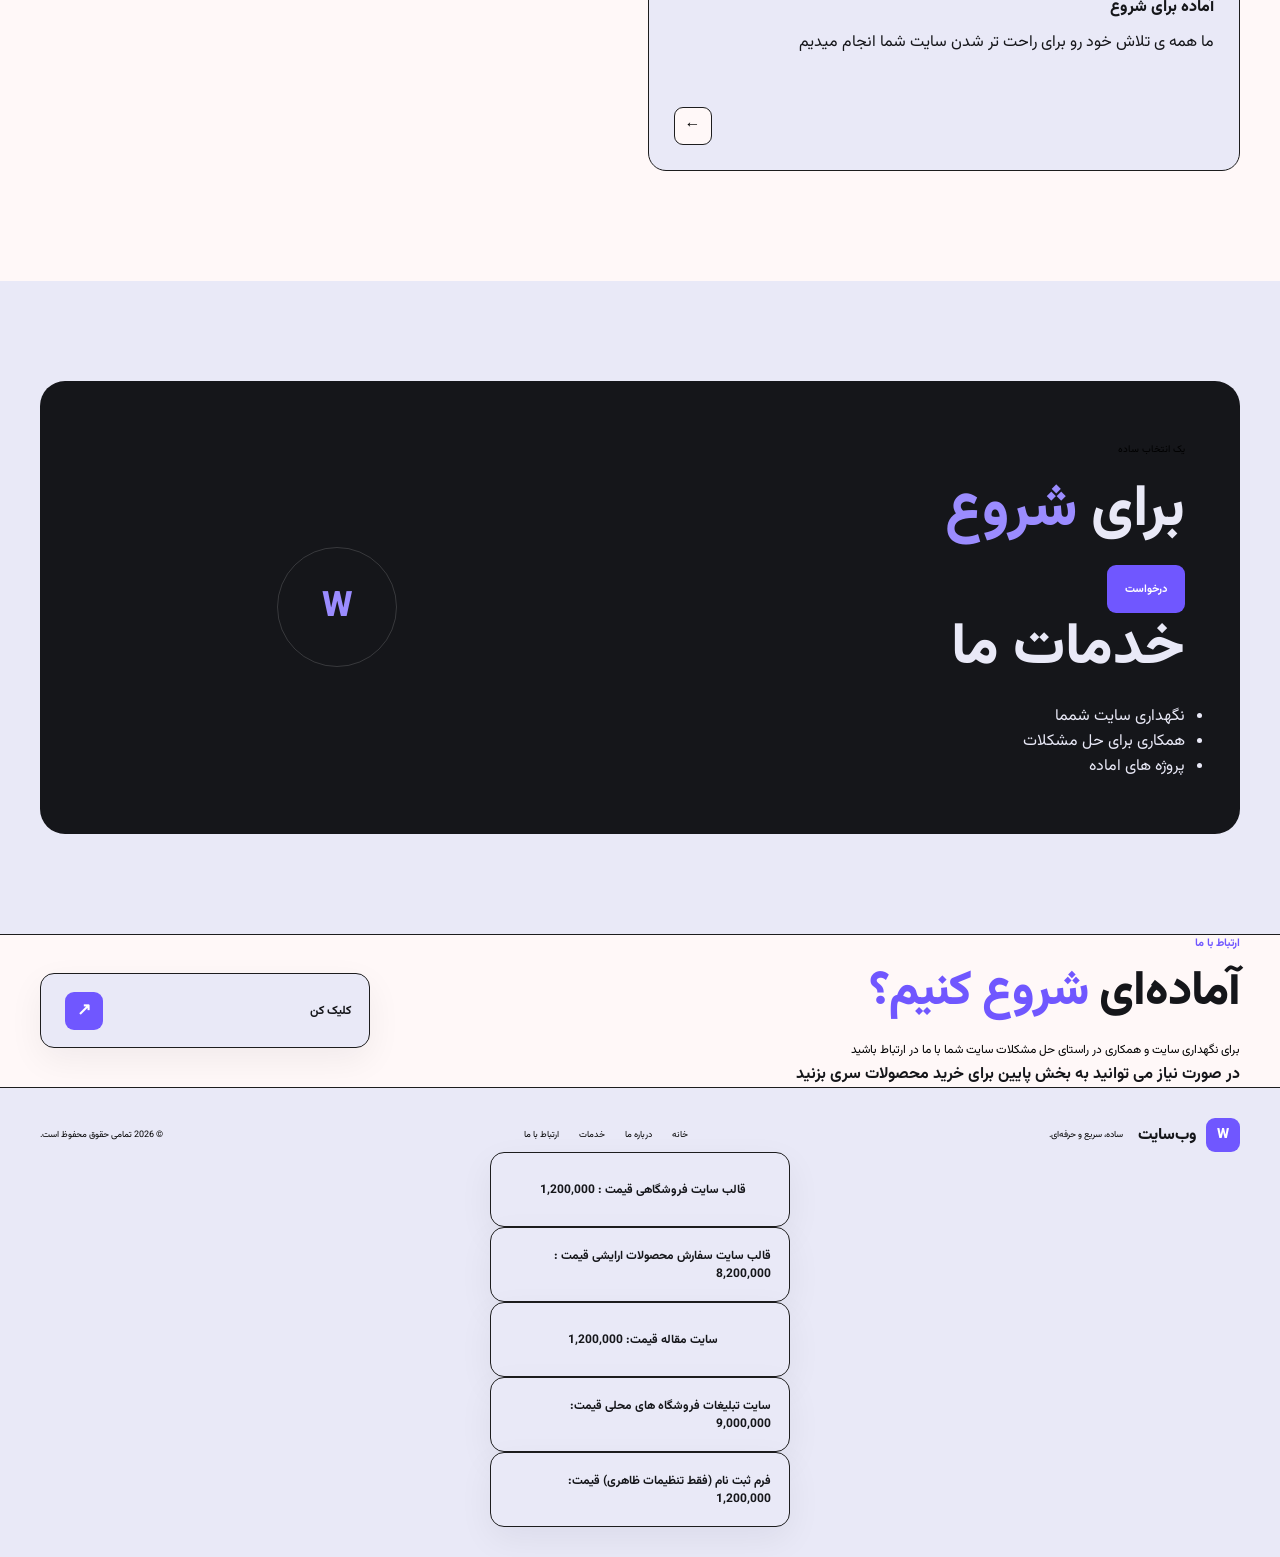
==== commit 8a5180f9: "Update project" ====
--- a/index.html
+++ b/index.html
@@ -17,7 +17,7 @@
         content="فروش و طراحی وب‌سایت‌های مدرن و حرفه‌ای"
     >
 
-    <title>وب‌سایت | طراحی و فروش وب‌سایت</title>
+    <title>وب‌سایت | حل مشکلات و پروژه ها</title>
 
     <link
         rel="preconnect"
@@ -34,12 +34,9 @@
         href="https://fonts.googleapis.com/css2?family=Vazirmatn:wght@300;400;500;600;700;800&display=swap"
         rel="stylesheet"
     >
-
-
 </head>
 
 <body>
-
     <!-- Mouse Glow -->
     <div class="mouse-glow"></div>
 
@@ -94,12 +91,12 @@
                 >
                     ارتباط با ما
                 </a>
-                  <a 
-                    href="customers.html"
+                <a
+                    href="Login.html"
                     class="nav-link"
-                    >
-                    پروژه های اماده
-                  </a>
+                >
+                    ثبت نام و پروفایل
+                </a>
             </nav>
 
 
@@ -109,7 +106,7 @@
                     href="#contact"
                     class="header-button"
                 >
-                    سفارش وب‌سایت
+                محصولات
                 </a>
 
                 <button
@@ -166,7 +163,7 @@
                 href="#contact"
                 class="mobile-order"
             >
-                سفارش وب‌سایت
+                محصولات
             </a>
 
         </div>
@@ -192,6 +189,9 @@
                 <div
                     class="hero-content reveal"
                 >
+                <div class="customer">
+                    <h2>جهت سفارش محصولات به پیوی درج شده در کانال بله پیام بدهید</h2>
+                </div>
 
                     <div class="eyebrow">
                         <span class="status-dot"></span>
@@ -199,14 +199,13 @@
                     </div>
 
                     <h1>
-                        وب‌سایتی که
-                        <span>کسب‌وکارت را بهتر نشان دهد.</span>
+                              وب سایتی    
+                        <span>کسب و کارو براتون راحت تر می کنه</span>
                     </h1>
 
                     <p>
-                        وب‌سایت‌های ساده، سریع و زیبا برای کسب‌وکارها،
-                        فروشگاه‌ها و افرادی که می‌خواهند حضور حرفه‌ای
-                        در اینترنت داشته باشند.
+                        اینجا باهم کسب و کارتون رو راحت تر جلو می بریم
+                        و بهتون در ساختن سایت مورد نظر برای کسب و کارتون کمک می کنیم
                     </p>
 
 
@@ -218,13 +217,13 @@
                         >
                             مشاهده خدمات
                         </a>
-                        <a 
-                            href="customers.html"
+                        <!-- <a 
+                            href="learning.html"
                             class="preview-button"
                            
-                        >
+                        
                          پروژه های اماده    
-                        </a>
+                        </a>  -->
 
                         <a
                             href="#about"
@@ -239,22 +238,22 @@
                     <div class="hero-meta">
 
                         <div class="meta-item">
-                            <strong>ساده</strong>
-                            <span>طراحی تمیز</span>
+                            <strong>حل مشکلات سایت شما</strong>
+                            <span>نگهداری</span>
                         </div>
 
                         <div class="meta-divider"></div>
 
                         <div class="meta-item">
-                            <strong>سریع</strong>
-                            <span>عملکرد مناسب</span>
+                            <strong>پشتیبانی 24 ساعته</strong>
+                            <span>بهبود عملکر سایت</span>
                         </div>
 
                         <div class="meta-divider"></div>
 
                         <div class="meta-item">
-                            <strong>واکنش‌گرا</strong>
-                            <span>مناسب موبایل</span>
+                            <strong>سریع و عالی</strong>
+                            <span>بدون انتظار</span>
                         </div>
 
                     </div>
@@ -376,12 +375,11 @@
                         <div class="card-content">
 
                             <h3>
-                                طراحی اختصاصی
+                                پروژه های اماده
                             </h3>
 
                             <p>
-                                ظاهر سایت متناسب با موضوع و نیاز
-                                کسب‌وکار شما طراحی می‌شود.
+                                ما پروژه های اماده ای رو موجود داریم که می توانید برای راحت تر شدن این روند می توانید از انها استفاده کنید
                             </p>
 
                         </div>
@@ -402,44 +400,17 @@
                         <div class="card-content">
 
                             <h3>
-                                واکنش‌گرا
+                                مشکلات
                             </h3>
 
                             <p>
-                                سایت روی موبایل، تبلت و کامپیوتر
-                                به‌درستی نمایش داده می‌شود.
+                            اگر سایت شما مشکلی داشت که قادر به حل اون نبودید 
+                            ما در این روند بهتون کمک می کنیم
                             </p>
 
                         </div>
 
                     </article>
-
-
-                    <article class="feature-card reveal">
-
-                        <span class="card-number">
-                            03
-                        </span>
-
-                        <div class="feature-icon orange">
-                            ⚡
-                        </div>
-
-                        <div class="card-content">
-
-                            <h3>
-                                سرعت مناسب
-                            </h3>
-
-                            <p>
-                                ساختار ساده و بهینه برای تجربه بهتر
-                                کاربران و بارگذاری سریع‌تر.
-                            </p>
-
-                        </div>
-
-                    </article>
-
 
                     <article
                         class="feature-card feature-wide reveal"
@@ -459,11 +430,8 @@
                             <h3>
                                 آماده برای شروع
                             </h3>
-
+                            ما همه ی تلاش خود رو برای راحت تر شدن سایت شما انجام میدیم 
                             <p>
-                                اگر یک سایت ساده و حرفه‌ای می‌خواهید،
-                                می‌توانیم از یک طراحی آماده شروع کنیم
-                                یا سایت را کاملاً مطابق نیاز شما بسازیم.
                             </p>
 
                         </div>
@@ -502,22 +470,22 @@
                         </span>
 
                         <h2>
-                            وب‌سایتت را
-                            <span>شروع کن.</span>
+                        برای                                 <span>شروع</span>
                         </h2>
-
-                        <p>
-                            یک وب‌سایت خوب لازم نیست پیچیده باشد.
-                            ما طراحی را ساده نگه می‌داریم تا سایت
-                            سریع، قابل استفاده و زیبا باشد.
-                        </p>
 
                         <a
                             href="#contact"
                             class="large-button"
                         >
-                            درخواست طراحی وب‌سایت
+                            درخواست
                         </a>
+                        <h2>خدمات ما</h2>
+                            <ul>
+                                <li>نگهداری سایت شمما</li>
+                                <li>همکاری برای حل مشکلات</li>
+                                <li>پروژه های اماده</li>
+                            </ul>
+                        </h2>
 
                     </div>
 
@@ -555,25 +523,26 @@
                     </span>
 
                     <h2>
-                        آماده‌ای سایتت را
+                        آماده‌ای 
                         <span>شروع کنیم؟</span>
                     </h2>
 
-                    <p>
-                        برای سفارش طراحی وب‌سایت یا دریافت اطلاعات
-                        بیشتر با ما در ارتباط باشید.
+                    <p>                    
+                       برای نگهداری سایت و همکاری در راستای حل مشکلات سایت شما با ما در ارتباط باشید 
                     </p>
+                    <b class="p_fo">در صورت نیاز می توانید به بخش پایین برای خرید محصولات سری بزنید</b>
+
 
                 </div>
 
 
                 <a
-                    href="mailto:hello@example.com"
+                    href="https://ble.ir/web_site_123" 
                     class="contact-button reveal"
                 >
 
                     <span>
-                        hello@example.com
+                        کلیک کن
                     </span>
 
                     <span class="contact-arrow">
@@ -648,33 +617,50 @@
 
         </div>
 
+                </div> 
+<div class="container1">
+    <div class="f">
+        قالب سایت فروشگاهی
+        قیمت : 1,200,000
+    </div>
+</div>
+<div class="container1">
+    <div class="f">
+        قالب سایت سفارش محصولات ارایشی
+        قیمت : 8,200,000
+    </div>
+</div>
+<div class="container1">
+    <div class="f">
+        سایت مقاله 
+        قیمت: 1,200,000
+    </div>
+</div>
+<div class="container1">
+    <div class="f">
+        سایت تبلیغات فروشگاه های محلی
+        قیمت: 9,000,000
+    </div>
+</div>
+<div class="container1">
+    <div class="f">
+        فرم ثبت نام (فقط تنظیمات ظاهری)
+        قیمت: 1,200,000
+    </div>
+</div>
+    
+
+         
+
+      
+
+ 
+
+
     </footer>
 
 
-    <script src="script.js"></script>
-
-        <script>
-        const themeButton = document.querySelector('.theme-button');
-        const html = document.documentElement;
-
-        const savedTheme = localStorage.getItem('theme');
-
-        if (savedTheme === 'dark') {
-            html.setAttribute('data-theme', 'dark');
-        }
-
-        themeButton.addEventListener('click', () => {
-            const isDark = html.getAttribute('data-theme') === 'dark';
-
-            if (isDark) {
-                html.removeAttribute('data-theme');
-                localStorage.setItem('theme', 'light');
-            } else {
-                html.setAttribute('data-theme', 'dark');
-                localStorage.setItem('theme', 'dark');
-            }
-        });
-    </script>
+    <script src="home.js"></script>
 
 </body>
 </html>
--- a/q.css
+++ b/q.css
@@ -7,8 +7,8 @@
     --surface-soft: #fafafa;
 
     --text: #15161a;
-    --text-secondary: #686b75;
-    --text-muted: #999ca5;
+    --text-secondary: black;
+    --text-muted: #000000;
 
     --border: #1d1d1e;
 
@@ -39,8 +39,8 @@
     --surface: #191a1e;
     --surface-soft: #151619;
 
-    --text: #9494a1;
-    --text-secondary: #a4a6af;
+    --text: #e0e0e7;
+    --text-secondary: #e4e4ef;
     --text-muted: #73757d;
 
     --border: #292b30;
@@ -67,7 +67,7 @@
 
 
 body {
-    font-family: "Vazirmatn", sans-serif;
+    font-family: "Vazirmatn";
 
     background: var(--bg);
     color: var(--text);
@@ -1318,8 +1318,7 @@
 
 .contact-section {
 
-    padding:
-        100px 0;
+    padding-right:100px 0;
 
     background: var(--surface);
 
@@ -1329,12 +1328,9 @@
 
 
 .contact-container {
-
-    display: flex;
-
+    display: flex;
     align-items: center;
     justify-content: space-between;
-
     gap: 50px;
 }
 
@@ -1346,12 +1342,13 @@
 
 .contact-button {
 
-    min-width: 330px;
-    min-height: 75px;
+    width: 330px;
+    height: 75px;
 
     display: flex;
     align-items: center;
     justify-content: space-between;
+    margin-right:20px ;
 
     padding: 0 18px 0 24px;
 
@@ -1879,5 +1876,55 @@
             auto !important;
     }
 }
-
-
+.customer{
+    text-align: center;
+    align-items: center;
+}
+.p_inf{
+    text-align: center;
+}
+/* .p_for_customers{
+    font-size: 30px;
+    text-align: center;
+} */
+.f{
+    width: 300px;
+    height: 75px;
+
+    display: flex;
+    align-items: center;
+    justify-content: center;
+    flex-direction: row;
+
+    padding: 0 18px 0 24px;
+
+    background: var(--bg);
+
+    border:
+        1px solid var(--border);
+
+    border-radius: 14px;
+
+    box-shadow: var(--shadow);
+
+    font-size: 12px;
+    font-weight: 700;
+
+    transition:
+        transform .35s var(--transition);
+} 
+.container1{
+    display:flex ;
+    align-items: center;
+    justify-content: center;
+}
+.f{
+    box-sizing: border-box;
+
+}
+.mobile-nav.open {
+    display: flex;
+}
+.mobile-nav {
+    display: none;
+}
